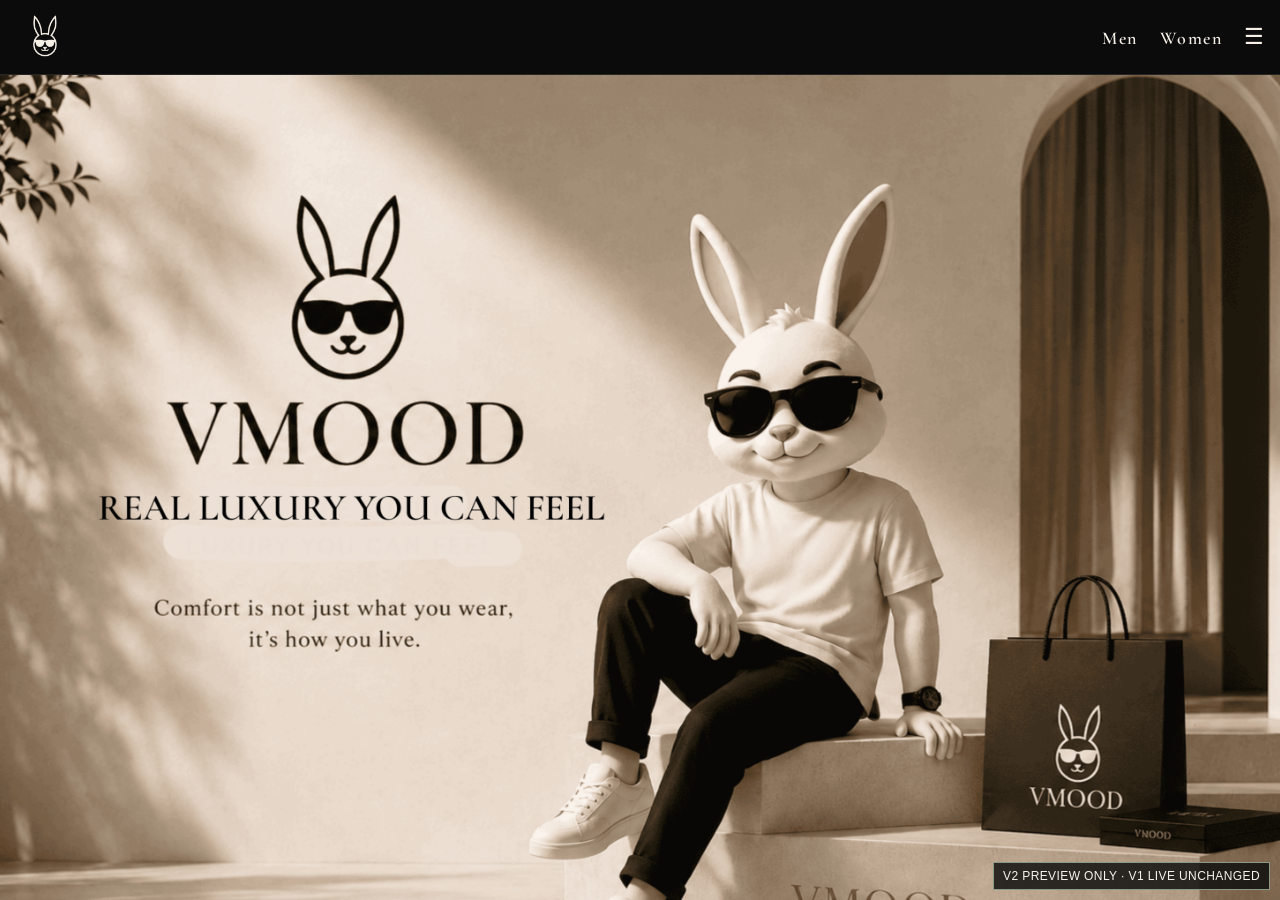
==== ANIMATION-V2-PREVIEW.html @ eb1745ba "Add isolated V2 logo animation preview" ====
<!DOCTYPE html>
<html lang="en">
<head>
  <meta charset="UTF-8">
  <meta name="viewport" content="width=device-width, initial-scale=1.0">
  <title>VMOOD Animation V2 Preview</title>
  <style>
    * { box-sizing: border-box; }
    html, body { margin: 0; width: 100%; height: 100%; overflow: hidden; background: #0b0b0b; }
    #homepagePreview { position: fixed; inset: 0; width: 100%; height: 100%; border: 0; background: #0b0b0b; }
    #v2Intro { position: fixed; inset: 0; z-index: 99999; pointer-events: none; }
    #v2Black { position: absolute; inset: 0; background: #0b0b0b; opacity: 1; transition: opacity .32s ease; }
    #v2Logo {
      position: absolute;
      left: 50%; top: 50%;
      width: 88vw; max-width: 760px; height: auto;
      object-fit: contain;
      opacity: 0;
      transform: translate(-50%, -50%) scale(.96);
      transition:
        left 1.38s cubic-bezier(.2,.72,.18,1),
        top 1.38s cubic-bezier(.2,.72,.18,1),
        width 1.38s cubic-bezier(.2,.72,.18,1),
        height 1.38s cubic-bezier(.2,.72,.18,1),
        opacity .32s ease,
        transform 1.38s cubic-bezier(.2,.72,.18,1);
    }
    #v2Intro.logo-visible #v2Logo { opacity: 1; transform: translate(-50%, -50%) scale(1); }
    #v2Intro.reveal-home #v2Black { opacity: 0; }
    #v2Intro.merge-logo #v2Logo {
      left: 16px; top: 8px; width: auto; height: 58px; max-width: none;
      transform: translate(0, 0) scale(1);
    }
    #v2Intro.finished { display: none; }
    #previewNote {
      position: fixed; z-index: 100000; right: 10px; bottom: 10px;
      padding: 6px 9px; border: 1px solid #8A9A87; color: #F6F3EE;
      background: rgba(11,11,11,.82); font: 12px Arial, sans-serif;
      letter-spacing: .4px; pointer-events: none;
    }
    @media (max-width: 420px) {
      #v2Intro.merge-logo #v2Logo { left: 16px; top: 8px; height: 58px; }
    }
  </style>
</head>
<body>
  <iframe id="homepagePreview" src="index.html" title="VMOOD homepage preview"></iframe>
  <div id="v2Intro" aria-hidden="true">
    <div id="v2Black"></div>
    <img id="v2Logo" src="VMOODICON.png" alt="">
  </div>
  <div id="previewNote">V2 PREVIEW ONLY · V1 LIVE UNCHANGED</div>
  <script>
    const intro = document.getElementById("v2Intro");
    const frame = document.getElementById("homepagePreview");

    function startV2Preview() {
      try {
        const frameLogo = frame.contentDocument.querySelector(".site-header .logo img");
        if (frameLogo) frameLogo.style.visibility = "hidden";
      } catch (error) {
        // The preview remains usable even if the homepage has not finished loading.
      }

      requestAnimationFrame(() => {
        intro.classList.add("logo-visible");
        setTimeout(() => intro.classList.add("reveal-home"), 520);
        setTimeout(() => intro.classList.add("merge-logo"), 850);
        setTimeout(() => {
          try {
            const frameLogo = frame.contentDocument.querySelector(".site-header .logo img");
            if (frameLogo) frameLogo.style.visibility = "visible";
          } catch (error) {}
          intro.classList.add("finished");
          document.getElementById("previewNote").style.display = "none";
          document.documentElement.style.overflow = "auto";
          document.body.style.overflow = "auto";
        }, 2400);
      });
    }

    frame.addEventListener("load", startV2Preview, { once: true });
  </script>
</body>
</html>
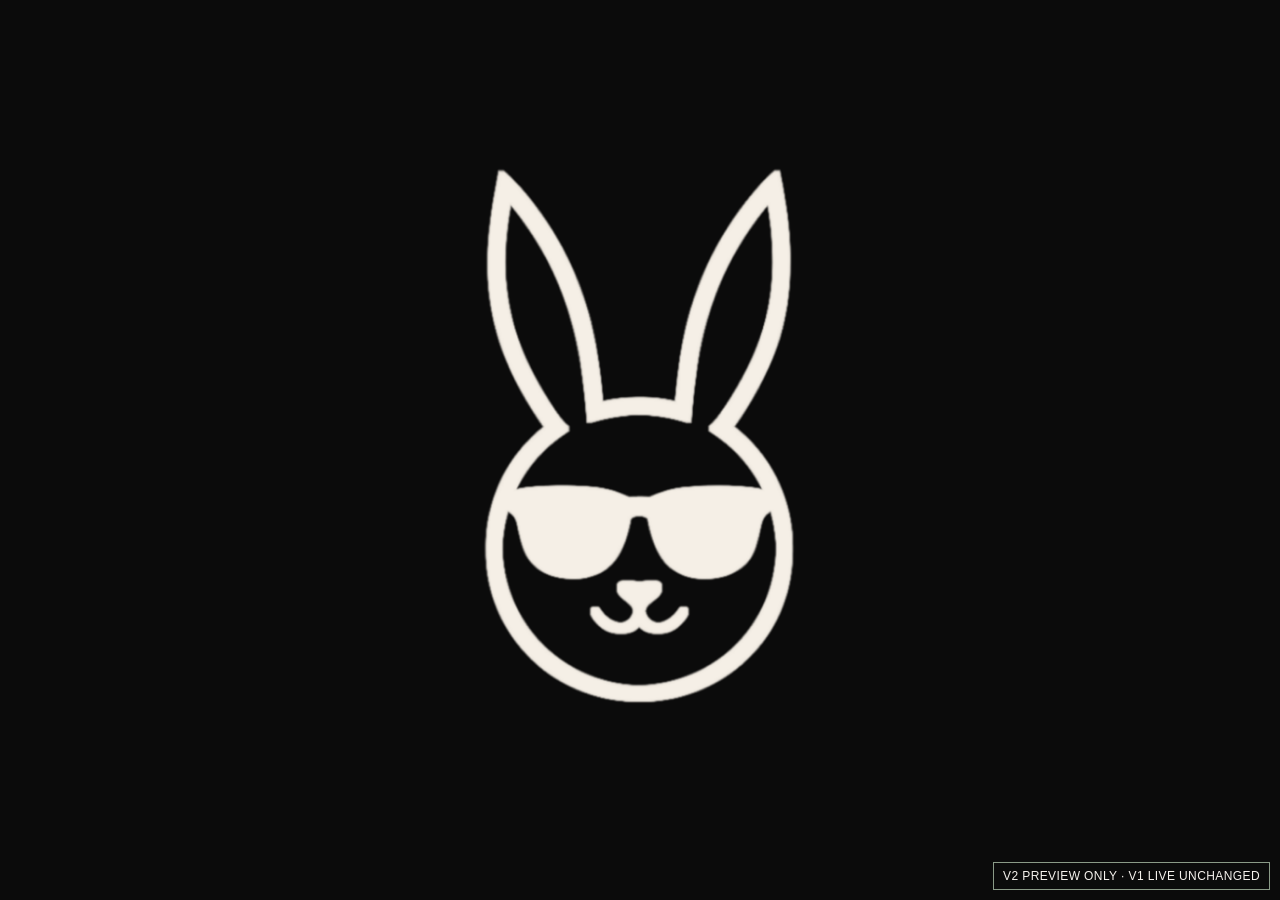
==== commit 97de665b: "Simplify V2 preview to static 3-second logo intro" ====
--- a/ANIMATION-V2-PREVIEW.html
+++ b/ANIMATION-V2-PREVIEW.html
@@ -8,29 +8,17 @@
     * { box-sizing: border-box; }
     html, body { margin: 0; width: 100%; height: 100%; overflow: hidden; background: #0b0b0b; }
     #homepagePreview { position: fixed; inset: 0; width: 100%; height: 100%; border: 0; background: #0b0b0b; }
-    #v2Intro { position: fixed; inset: 0; z-index: 99999; pointer-events: none; }
-    #v2Black { position: absolute; inset: 0; background: #0b0b0b; opacity: 1; transition: opacity .32s ease; }
-    #v2Logo {
-      position: absolute;
-      left: 50%; top: 50%;
-      width: 88vw; max-width: 760px; height: auto;
+    #v2Intro {
+      position: fixed; inset: 0; z-index: 99999;
+      display: flex; align-items: center; justify-content: center;
+      background: #0b0b0b; opacity: 1;
+      transition: opacity .5s ease;
+    }
+    #v2Intro img {
+      display: block; width: 88vw; max-width: 760px; height: auto;
       object-fit: contain;
-      opacity: 0;
-      transform: translate(-50%, -50%) scale(.96);
-      transition:
-        left 1.38s cubic-bezier(.2,.72,.18,1),
-        top 1.38s cubic-bezier(.2,.72,.18,1),
-        width 1.38s cubic-bezier(.2,.72,.18,1),
-        height 1.38s cubic-bezier(.2,.72,.18,1),
-        opacity .32s ease,
-        transform 1.38s cubic-bezier(.2,.72,.18,1);
     }
-    #v2Intro.logo-visible #v2Logo { opacity: 1; transform: translate(-50%, -50%) scale(1); }
-    #v2Intro.reveal-home #v2Black { opacity: 0; }
-    #v2Intro.merge-logo #v2Logo {
-      left: 16px; top: 8px; width: auto; height: 58px; max-width: none;
-      transform: translate(0, 0) scale(1);
-    }
+    #v2Intro.fade-away { opacity: 0; }
     #v2Intro.finished { display: none; }
     #previewNote {
       position: fixed; z-index: 100000; right: 10px; bottom: 10px;
@@ -38,16 +26,12 @@
       background: rgba(11,11,11,.82); font: 12px Arial, sans-serif;
       letter-spacing: .4px; pointer-events: none;
     }
-    @media (max-width: 420px) {
-      #v2Intro.merge-logo #v2Logo { left: 16px; top: 8px; height: 58px; }
-    }
   </style>
 </head>
 <body>
   <iframe id="homepagePreview" src="index.html" title="VMOOD homepage preview"></iframe>
   <div id="v2Intro" aria-hidden="true">
-    <div id="v2Black"></div>
-    <img id="v2Logo" src="VMOODICON.png" alt="">
+    <img src="VMOODICON.png" alt="">
   </div>
   <div id="previewNote">V2 PREVIEW ONLY · V1 LIVE UNCHANGED</div>
   <script>
@@ -55,28 +39,22 @@
     const frame = document.getElementById("homepagePreview");
 
     function startV2Preview() {
+      // Keep the homepage's own intro hidden inside this isolated preview.
       try {
-        const frameLogo = frame.contentDocument.querySelector(".site-header .logo img");
-        if (frameLogo) frameLogo.style.visibility = "hidden";
-      } catch (error) {
-        // The preview remains usable even if the homepage has not finished loading.
-      }
+        const frameIntro = frame.contentDocument.getElementById("vmoodIntro");
+        if (frameIntro) frameIntro.hidden = true;
+      } catch (error) {}
 
-      requestAnimationFrame(() => {
-        intro.classList.add("logo-visible");
-        setTimeout(() => intro.classList.add("reveal-home"), 520);
-        setTimeout(() => intro.classList.add("merge-logo"), 850);
+      // Static original logo on a plain black screen for three seconds.
+      setTimeout(() => {
+        intro.classList.add("fade-away");
         setTimeout(() => {
-          try {
-            const frameLogo = frame.contentDocument.querySelector(".site-header .logo img");
-            if (frameLogo) frameLogo.style.visibility = "visible";
-          } catch (error) {}
           intro.classList.add("finished");
           document.getElementById("previewNote").style.display = "none";
           document.documentElement.style.overflow = "auto";
           document.body.style.overflow = "auto";
-        }, 2400);
-      });
+        }, 500);
+      }, 3000);
     }
 
     frame.addEventListener("load", startV2Preview, { once: true });
